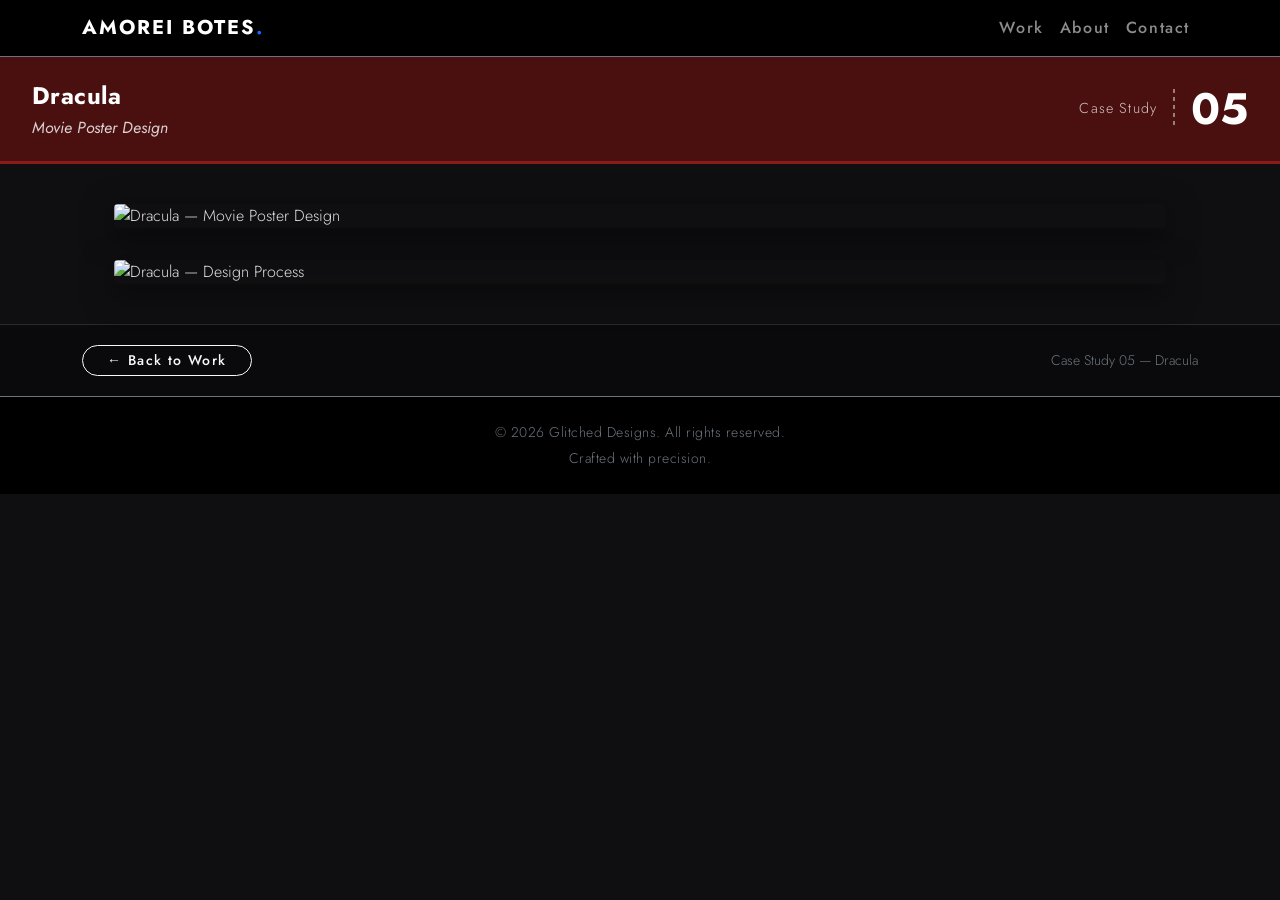
==== dracula.html @ 27a75029 "Add case study pages and image folders for 5 projects Creates individual HTML case study pages (mall" ====
<!DOCTYPE html>
<html lang="en">

<head>
    <meta charset="UTF-8">
    <meta name="viewport" content="width=device-width, initial-scale=1.0">
    <title>Dracula — Case Study 05 | Amorei Botes</title>
    <link href="https://fonts.googleapis.com/css2?family=Inter:wght@300;400;700&display=swap" rel="stylesheet">
    <link href="https://cdn.jsdelivr.net/npm/bootstrap@5.3.0/dist/css/bootstrap.min.css" rel="stylesheet">
    <link rel="stylesheet" href="styles.css">
    <style>
        body {
            background-color: #0f0f11;
        }

        .cs-header {
            background-color: #4a1010;
            padding: 1.25rem 2rem;
            display: flex;
            align-items: center;
            justify-content: space-between;
        }

        .cs-header-accent {
            height: 3px;
            background-color: #8b1a1a;
        }

        .cs-title {
            font-family: 'Jost', sans-serif;
            font-weight: 700;
            font-size: 1.5rem;
            color: #fff;
            margin: 0;
            letter-spacing: 0.02em;
            text-transform: none;
        }

        .cs-subtitle {
            font-family: 'Jost', sans-serif;
            font-style: italic;
            font-weight: 400;
            font-size: 1rem;
            color: rgba(255, 255, 255, 0.8);
            margin: 0;
        }

        .cs-header-right {
            display: flex;
            align-items: center;
            gap: 1rem;
        }

        .cs-label {
            font-family: 'Jost', sans-serif;
            font-size: 0.9rem;
            color: rgba(255, 255, 255, 0.75);
            letter-spacing: 0.08em;
        }

        .cs-divider {
            width: 2px;
            height: 2.5rem;
            background: repeating-linear-gradient(to bottom,
                    rgba(255, 255, 255, 0.45) 0px,
                    rgba(255, 255, 255, 0.45) 4px,
                    transparent 4px,
                    transparent 8px);
        }

        .cs-number {
            font-family: 'Jost', sans-serif;
            font-weight: 700;
            font-size: 2.75rem;
            color: #fff;
            line-height: 1;
        }

        .cs-slides {
            padding: 2.5rem 0;
            display: flex;
            flex-direction: column;
            align-items: center;
            gap: 2rem;
        }

        .cs-slide {
            width: 100%;
            max-width: 1100px;
            padding: 0 1.5rem;
        }

        .cs-slide img {
            width: 100%;
            height: auto;
            display: block;
            border-radius: 4px;
            box-shadow: 0 8px 32px rgba(0, 0, 0, 0.5);
        }

        .cs-footer-bar {
            background-color: #0a0a0c;
            border-top: 1px solid #2a2a2a;
            padding: 1.25rem 2rem;
        }
    </style>
</head>

<body>

    <nav class="navbar navbar-expand-lg navbar-dark bg-black sticky-top border-bottom border-secondary">
        <div class="container">
            <a class="navbar-brand fw-bold tracking-wide" href="index.html">AMOREI BOTES<span class="text-primary">.</span></a>
            <button class="navbar-toggler" type="button" data-bs-toggle="collapse" data-bs-target="#navbarNav">
                <span class="navbar-toggler-icon"></span>
            </button>
            <div class="collapse navbar-collapse justify-content-end" id="navbarNav">
                <ul class="navbar-nav">
                    <li class="nav-item"><a class="nav-link" href="index.html#work">Work</a></li>
                    <li class="nav-item"><a class="nav-link" href="index.html#about">About</a></li>
                    <li class="nav-item"><a class="nav-link" href="index.html#contact">Contact</a></li>
                </ul>
            </div>
        </div>
    </nav>

    <div class="cs-header">
        <div>
            <p class="cs-title">Dracula</p>
            <p class="cs-subtitle">Movie Poster Design</p>
        </div>
        <div class="cs-header-right">
            <span class="cs-label">Case Study</span>
            <div class="cs-divider"></div>
            <span class="cs-number">05</span>
        </div>
    </div>
    <div class="cs-header-accent"></div>

    <div class="cs-slides">
        <div class="cs-slide">
            <img src="case_study_5/1.jpg" alt="Dracula — Movie Poster Design">
        </div>
        <div class="cs-slide">
            <img src="case_study_5/2.jpg" alt="Dracula — Design Process">
        </div>
    </div>

    <div class="cs-footer-bar">
        <div class="container d-flex align-items-center justify-content-between">
            <a href="index.html#work" class="btn btn-outline-light btn-sm rounded-pill px-4">&larr; Back to Work</a>
            <span class="text-secondary small">Case Study 05 &mdash; Dracula</span>
        </div>
    </div>

    <footer class="bg-black py-4 border-top border-secondary">
        <div class="container text-center">
            <p class="text-secondary small mb-1">&copy; 2026 Glitched Designs. All rights reserved.</p>
            <p class="text-secondary small mb-0">Crafted with precision.</p>
        </div>
    </footer>

    <script src="https://cdn.jsdelivr.net/npm/bootstrap@5.3.0/dist/js/bootstrap.bundle.min.js"></script>
</body>

</html>
---- styles.css ----
/* Custom Variables */

@import url('https://fonts.googleapis.com/css2?family=Bodoni+Moda:ital,opsz,wght@0,6..96,400;0,6..96,700;1,6..96,400&family=Jost:wght@300;400;500;700&display=swap');

:root {
    --primary-color: #0d6efd;
    --bg-dark: #0f0f11;
    --bg-black: #d6c2c2;
    --font-display: 'Bodoni Moda', serif;
    --font-ui: 'Jost', -apple-system, BlinkMacSystemFont, "Segoe UI", Roboto, sans-serif;
}

html,
body {
    margin: 0;
    padding: 0;
    width: 100%;
    /* This clips any content that tries to push past the right edge */
    overflow-x: hidden;
    font-family: var(--font-ui);
    font-weight: 300;
    /* Sleek, thin weight for modernity */
    color: #e0e0e0;
}

h1,
h2,
h3,
h4,
h5,
h6 {
    font-family: var(--font-display);
    font-weight: bold;
    text-transform: uppercase;
    letter-spacing: 0.05em;
    margin-bottom: 1.5rem;
}

.navbar-brand,
.nav-link,
.btn,
.gallery-overlay h5 {
    font-family: var(--font-ui);
    letter-spacing: 0.1em;
    font-weight: 500;
}

p {
    line-height: 1.6;
    font-size: 1.1rem;
    font-weight: 300;
}

/* Typography & Layout */
.tracking-wide {
    letter-spacing: 2px;
}

.hero-section {
    /* Remove min-height: 70vh; if it exists */
    background: radial-gradient(circle at center, #1a1a1f 0%, #0f0f11 100%);
    /* Ensure the background covers the full screen */
    background-size: cover;
    background-position: center;
}

/* Gallery Grid */
.gallery-item {
    position: relative;
    overflow: hidden;
    border-radius: 8px;
    cursor: pointer;
    background-color: #1c1c1c;
    /* Placeholder color before load */
    aspect-ratio: 1 / 1;
    /* Keeps thumbnails uniform */
}

.gallery-item img {
    width: 100%;
    height: 100%;
    object-fit: cover;
    transition: transform 0.6s cubic-bezier(0.165, 0.84, 0.44, 1);
}

/* Hover Overlay Effect */
.gallery-overlay {
    position: absolute;
    top: 0;
    left: 0;
    right: 0;
    bottom: 0;
    background: rgba(0, 0, 0, 0.7);
    display: flex;
    flex-direction: column;
    align-items: center;
    justify-content: center;
    opacity: 0;
    transition: opacity 0.4s ease;
}

.gallery-item:hover img {
    transform: scale(1.08);
    /* Hardware accelerated zoom */
}

.gallery-item:hover .gallery-overlay {
    opacity: 1;
}

.gallery-overlay h5 {
    transform: translateY(20px);
    transition: transform 0.4s ease;
}

.gallery-item:hover .gallery-overlay h5 {
    transform: translateY(0);
}

/* Lightbox Enhancements */
.modal-backdrop.show {
    opacity: 0.9;
    backdrop-filter: blur(5px);
}

#lightbox-img {
    max-height: 85vh;
    object-fit: contain;
}

/* Contact Card Hover Effects */
.hover-card {
    transition: transform 0.3s ease, border-color 0.3s ease;
}

.hover-card:hover {
    transform: translateY(-10px);
    border-color: var(--primary-color) !important;
}

.hover-card i {
    transition: color 0.3s ease;
}

.hover-card:hover i {
    color: #fff !important;
}

footer {
    width: 100%;
}

/* Ensure footer text is legible but subtle */
footer .small {
    letter-spacing: 0.5px;
    font-weight: 300;
}

main {
    flex: 1;
}
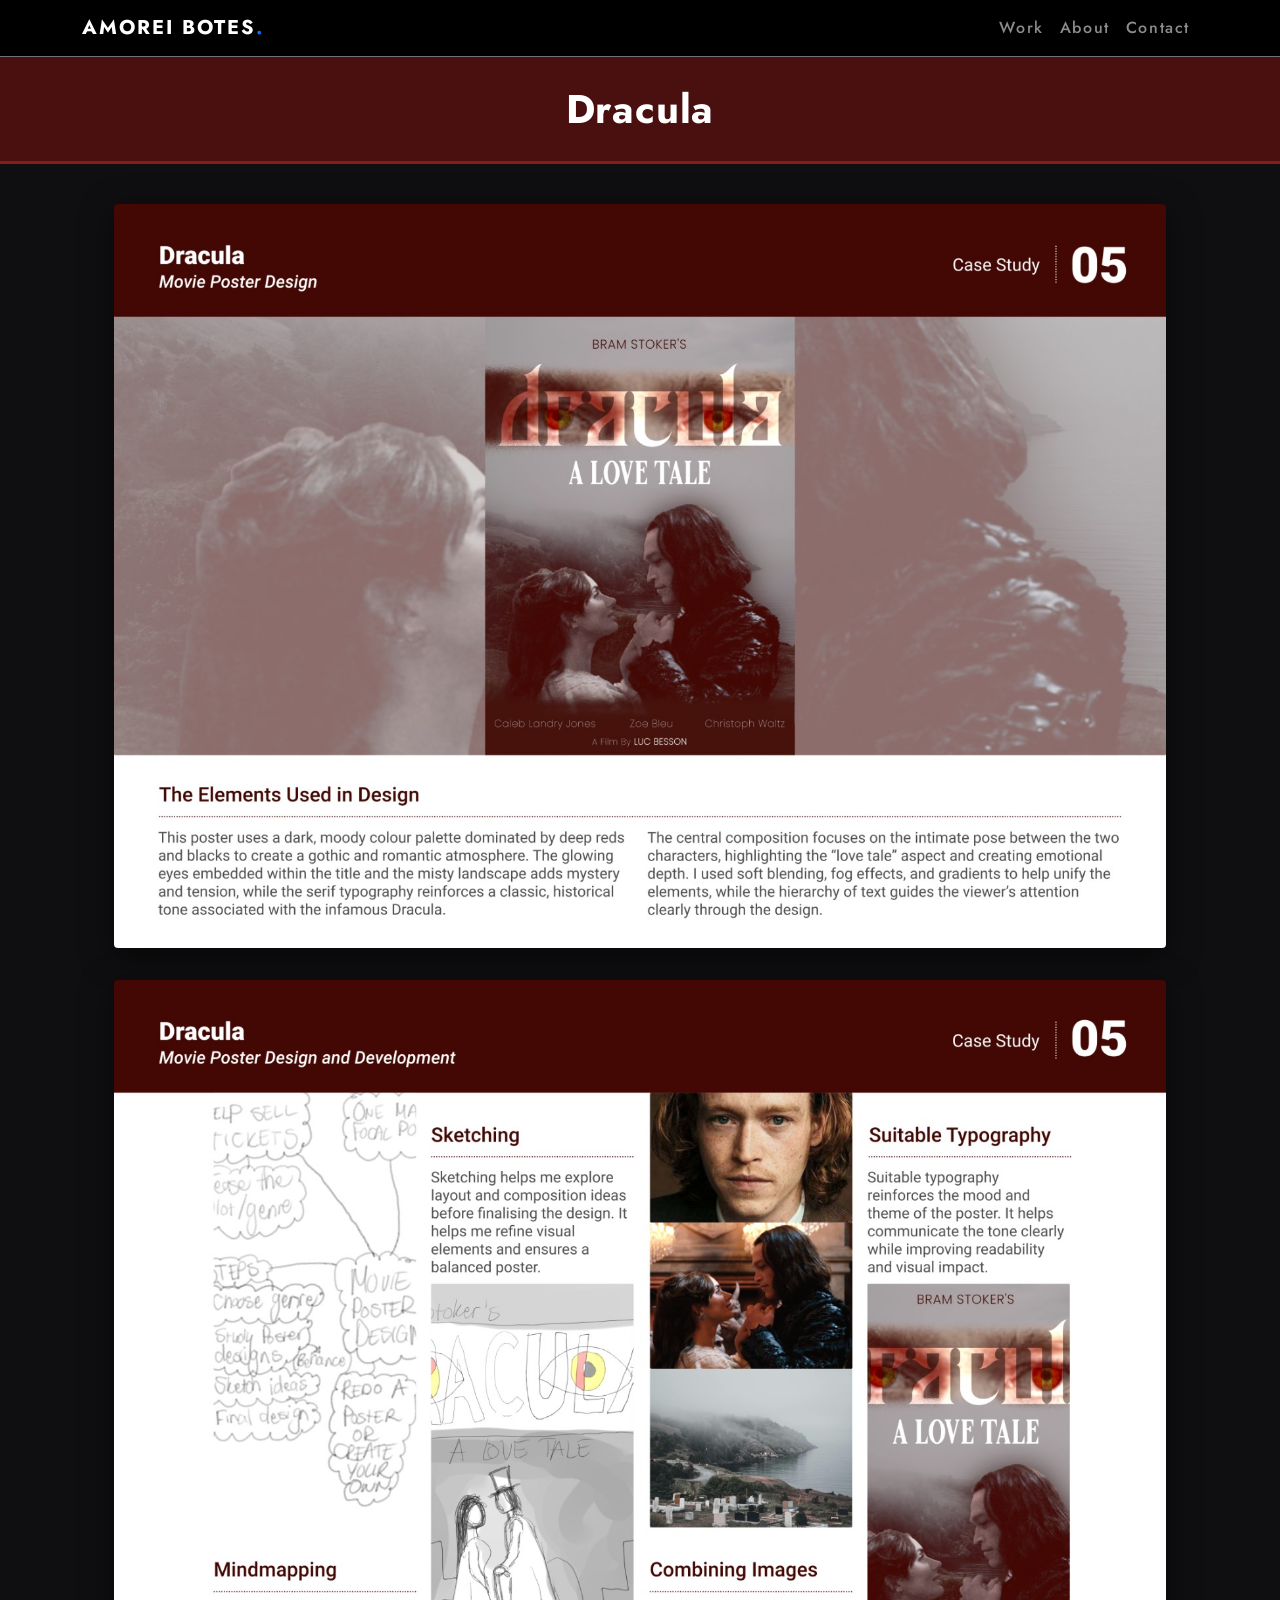
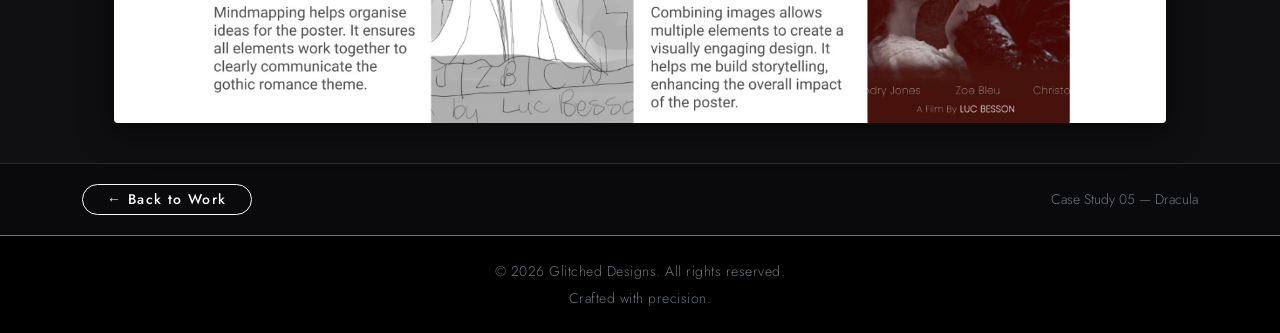
==== commit a02c2f0c: "Redesign index, update case study pages, and migrate images to webp - Full index redesign: dark edit" ====
--- a/dracula.html
+++ b/dracula.html
@@ -16,9 +16,7 @@
         .cs-header {
             background-color: #4a1010;
             padding: 1.25rem 2rem;
-            display: flex;
-            align-items: center;
-            justify-content: space-between;
+            text-align: center;
         }
 
         .cs-header-accent {
@@ -29,7 +27,7 @@
         .cs-title {
             font-family: 'Jost', sans-serif;
             font-weight: 700;
-            font-size: 1.5rem;
+            font-size: 2.5rem;
             color: #fff;
             margin: 0;
             letter-spacing: 0.02em;
@@ -116,7 +114,7 @@
             </button>
             <div class="collapse navbar-collapse justify-content-end" id="navbarNav">
                 <ul class="navbar-nav">
-                    <li class="nav-item"><a class="nav-link" href="index.html#work">Work</a></li>
+                    <li class="nav-item"><a class="nav-link" href="index.html#selected-work">Work</a></li>
                     <li class="nav-item"><a class="nav-link" href="index.html#about">About</a></li>
                     <li class="nav-item"><a class="nav-link" href="index.html#contact">Contact</a></li>
                 </ul>
@@ -125,30 +123,22 @@
     </nav>
 
     <div class="cs-header">
-        <div>
-            <p class="cs-title">Dracula</p>
-            <p class="cs-subtitle">Movie Poster Design</p>
-        </div>
-        <div class="cs-header-right">
-            <span class="cs-label">Case Study</span>
-            <div class="cs-divider"></div>
-            <span class="cs-number">05</span>
-        </div>
+        <p class="cs-title">Dracula</p>
     </div>
     <div class="cs-header-accent"></div>
 
     <div class="cs-slides">
         <div class="cs-slide">
-            <img src="case_study_5/1.jpg" alt="Dracula — Movie Poster Design">
+            <img src="/images/case_studies/case_studies_5.1.jpeg" alt="Dracula — Movie Poster Design">
         </div>
         <div class="cs-slide">
-            <img src="case_study_5/2.jpg" alt="Dracula — Design Process">
+            <img src="/images/case_studies/case_studies_5.2.jpeg" alt="Dracula — Design Process">
         </div>
     </div>
 
     <div class="cs-footer-bar">
         <div class="container d-flex align-items-center justify-content-between">
-            <a href="index.html#work" class="btn btn-outline-light btn-sm rounded-pill px-4">&larr; Back to Work</a>
+            <a href="index.html#selected-work" class="btn btn-outline-light btn-sm rounded-pill px-4">&larr; Back to Work</a>
             <span class="text-secondary small">Case Study 05 &mdash; Dracula</span>
         </div>
     </div>
--- a/styles.css
+++ b/styles.css
@@ -158,4 +158,86 @@
 
 main {
     flex: 1;
+}
+
+/* Selected Work Cards */
+.cs-card {
+    background: #1c1c1c;
+    border-radius: 8px;
+    overflow: hidden;
+    transition: transform 0.3s ease, box-shadow 0.3s ease;
+    border: 1px solid #2a2a2a;
+}
+
+.cs-card:hover {
+    transform: translateY(-6px);
+    box-shadow: 0 16px 40px rgba(0, 0, 0, 0.4);
+    border-color: #444;
+}
+
+.cs-card-img {
+    position: relative;
+    aspect-ratio: 4 / 3;
+    overflow: hidden;
+}
+
+.cs-card-img img {
+    width: 100%;
+    height: 100%;
+    object-fit: cover;
+    transition: transform 0.5s cubic-bezier(0.165, 0.84, 0.44, 1);
+}
+
+.cs-card:hover .cs-card-img img {
+    transform: scale(1.05);
+}
+
+.cs-badge {
+    position: absolute;
+    top: 12px;
+    right: 12px;
+    background: var(--primary-color);
+    color: #fff;
+    font-family: var(--font-ui);
+    font-size: 0.7rem;
+    font-weight: 600;
+    letter-spacing: 0.08em;
+    padding: 4px 10px;
+    border-radius: 20px;
+    text-transform: uppercase;
+}
+
+.cs-card-body {
+    padding: 1.25rem 1.5rem;
+}
+
+.cs-card-title {
+    font-family: var(--font-display);
+    font-weight: 700;
+    font-size: 1.1rem;
+    color: #fff;
+    margin-bottom: 0.2rem;
+    text-transform: uppercase;
+    letter-spacing: 0.05em;
+}
+
+.cs-card-sub {
+    font-family: var(--font-ui);
+    font-size: 0.85rem;
+    color: #888;
+    margin-bottom: 0.85rem;
+    font-weight: 300;
+}
+
+.cs-card-cta {
+    font-family: var(--font-ui);
+    font-size: 0.85rem;
+    font-weight: 500;
+    color: var(--primary-color);
+    letter-spacing: 0.04em;
+    transition: letter-spacing 0.3s ease;
+}
+
+.cs-card:hover .cs-card-cta {
+    letter-spacing: 0.08em;
 }
